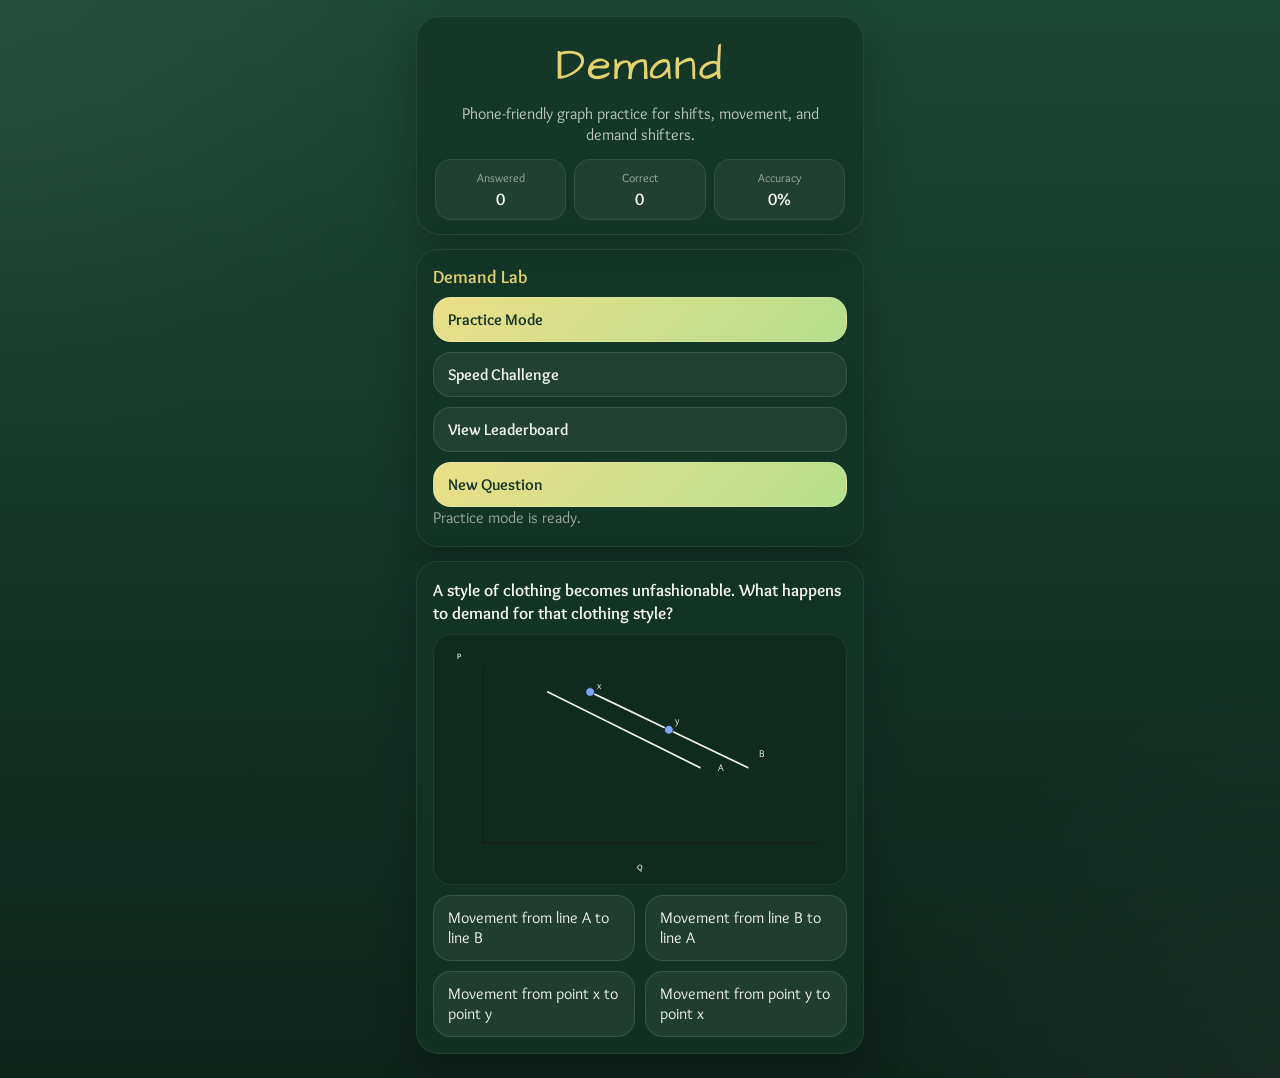
==== index_mobile.html @ 95478385 "Initial commit" ====
<!DOCTYPE html>
<html lang="en">
<head>
  <meta charset="UTF-8">
  <meta name="viewport" content="width=device-width, initial-scale=1.0, viewport-fit=cover">
  <title>Demand Lab Mobile</title>
  <link rel="preconnect" href="https://fonts.googleapis.com">
  <link rel="preconnect" href="https://fonts.gstatic.com" crossorigin>
  <link href="https://fonts.googleapis.com/css2?family=Architects+Daughter&family=Overlock:wght@400;700&display=swap" rel="stylesheet">
  <style>
    :root {
      --bg-deep: #0d241b;
      --bg-mid: #16392b;
      --bg-soft: #1d4735;
      --panel: rgba(19, 53, 38, 0.82);
      --panel-border: rgba(244, 246, 238, 0.08);
      --chalk-white: #f4f6ee;
      --chalk-soft: rgba(244, 246, 238, 0.78);
      --chalk-faint: rgba(244, 246, 238, 0.62);
      --gold: #e4d26f;
      --green: rgba(124, 206, 141, 0.22);
      --green-border: rgba(169, 234, 180, 0.58);
      --red: rgba(219, 146, 126, 0.18);
      --red-border: rgba(255, 200, 184, 0.52);
      --shadow: 0 18px 42px rgba(0, 0, 0, 0.24);
    }

    * {
      box-sizing: border-box;
    }

    html,
    body {
      margin: 0;
      min-height: 100%;
    }

    body {
      background:
        radial-gradient(circle at top left, rgba(255, 255, 255, 0.05), transparent 28%),
        radial-gradient(circle at bottom right, rgba(255, 255, 255, 0.04), transparent 24%),
        linear-gradient(180deg, var(--bg-soft) 0%, var(--bg-mid) 42%, var(--bg-deep) 100%);
      color: var(--chalk-white);
      font-family: "Overlock", "Trebuchet MS", Arial, sans-serif;
    }

    button,
    input,
    select {
      font: inherit;
    }

    .page-shell {
      width: min(100%, 480px);
      margin: 0 auto;
      padding: max(16px, env(safe-area-inset-top)) 16px max(24px, env(safe-area-inset-bottom)) 16px;
    }

    .hero,
    .panel,
    .question-card,
    .feedback-card {
      background: var(--panel);
      border: 1px solid var(--panel-border);
      box-shadow: var(--shadow);
      backdrop-filter: blur(6px);
    }

    .hero {
      padding: 18px 18px 14px;
      border-radius: 24px;
      margin-bottom: 14px;
      text-align: center;
    }

    h1 {
      margin: 0;
      color: var(--gold);
      font-family: "Architects Daughter", "Trebuchet MS", Arial, sans-serif;
      font-size: clamp(2rem, 8vw, 2.8rem);
      font-weight: 400;
      letter-spacing: 0.04em;
    }

    .hero-text {
      margin: 6px 0 0;
      color: var(--chalk-soft);
      font-size: 0.98rem;
      line-height: 1.35;
    }

    .hero-stats {
      display: grid;
      grid-template-columns: repeat(3, minmax(0, 1fr));
      gap: 8px;
      margin-top: 14px;
    }

    .stat-card {
      padding: 10px 8px;
      border-radius: 16px;
      background: rgba(255, 255, 255, 0.05);
      border: 1px solid rgba(255, 255, 255, 0.08);
    }

    .stat-label {
      display: block;
      margin-bottom: 4px;
      color: var(--chalk-faint);
      font-size: 0.78rem;
    }

    .stat-card strong {
      color: var(--chalk-white);
      font-size: 1.05rem;
    }

    .layout {
      display: grid;
      gap: 14px;
    }

    .sidebar,
    .workspace {
      display: grid;
      gap: 14px;
    }

    .panel,
    .question-card,
    .feedback-card {
      border-radius: 22px;
    }

    .panel {
      padding: 16px;
    }

    .panel h2 {
      margin: 0 0 10px;
      color: var(--gold);
      font-size: 1.1rem;
      font-weight: 700;
    }

    .mode-list,
    .sidebar-actions {
      display: grid;
      gap: 10px;
    }

    .mode-button,
    .next-button,
    .choice-button,
    .action-button {
      width: 100%;
      border: 1px solid rgba(244, 246, 238, 0.12);
      border-radius: 18px;
      background: rgba(255, 255, 255, 0.06);
      color: var(--chalk-white);
      cursor: pointer;
      text-align: left;
      transition: background 0.15s ease, border-color 0.15s ease;
    }

    .mode-button,
    .next-button,
    .action-button {
      padding: 12px 14px;
      font-weight: 700;
    }

    .mode-button.active,
    .next-button,
    .action-button {
      color: #113121;
      background: linear-gradient(135deg, #ecdf88, #b4df8c);
      border-color: rgba(255, 255, 255, 0.18);
    }

    .mode-button:hover,
    .next-button:hover,
    .choice-button:hover,
    .action-button:hover {
      background-color: rgba(255, 255, 255, 0.1);
    }

    .sidebar-input,
    .inline-input,
    .inline-select {
      width: 100%;
      padding: 12px 14px;
      border-radius: 16px;
      border: 1px solid rgba(244, 246, 238, 0.12);
      background: rgba(0, 0, 0, 0.16);
      color: var(--chalk-white);
    }

    .sidebar-input::placeholder,
    .inline-input::placeholder {
      color: rgba(244, 246, 238, 0.48);
    }

    .sidebar-input.hidden {
      display: none;
    }

    .challenge-status,
    .feedback-text,
    .leaderboard-empty,
    .server-note,
    .table-caption {
      margin: 0;
      color: var(--chalk-faint);
      line-height: 1.4;
    }

    .question-card {
      padding: 16px;
    }

    #questionTitle {
      display: none;
    }

    .challenge-banner {
      display: flex;
      flex-wrap: wrap;
      gap: 10px 14px;
      margin: 0 0 10px;
      color: var(--gold);
      font-size: 0.94rem;
      font-weight: 700;
    }

    .challenge-banner.hidden,
    .hidden,
    .hidden-mode,
    .hidden-panel {
      display: none !important;
    }

    .question-prompt {
      margin: 0 0 10px;
      color: var(--chalk-white);
      font-size: 1.08rem;
      line-height: 1.34;
      font-weight: 700;
    }

    .question-body {
      margin-top: 0;
    }

    .graph-shell {
      display: grid;
      gap: 10px;
    }

    .graph-legend {
      display: flex;
      flex-wrap: wrap;
      gap: 8px;
      color: var(--chalk-faint);
      font-size: 0.9rem;
    }

    .legend-chip,
    .marker-pill {
      display: inline-flex;
      align-items: center;
      gap: 8px;
      padding: 8px 10px;
      border-radius: 999px;
      border: 1px solid rgba(255, 255, 255, 0.08);
      background: rgba(255, 255, 255, 0.06);
      color: var(--chalk-white);
    }

    .swatch {
      width: 12px;
      height: 12px;
      border-radius: 999px;
    }

    .graph-frame {
      padding: 10px;
      border-radius: 18px;
      background: rgba(8, 24, 18, 0.26);
      border: 1px solid rgba(244, 246, 238, 0.08);
      overflow: hidden;
    }

    .graph-frame svg {
      width: 100%;
      max-height: 250px;
      display: block;
    }

    .graph-frame svg text {
      fill: var(--chalk-white) !important;
      font-family: "Overlock", "Trebuchet MS", Arial, sans-serif !important;
    }

    .graph-frame svg rect:first-child {
      fill: transparent !important;
    }

    .graph-frame svg line[stroke*="rgba"] {
      stroke: rgba(255, 255, 255, 0.12) !important;
    }

    .choice-grid {
      display: grid;
      gap: 10px;
    }

    .choice-button {
      padding: 12px 14px;
      font-size: 0.98rem;
      line-height: 1.28;
    }

    .choice-button.correct {
      background: var(--green);
      border-color: var(--green-border);
    }

    .choice-button.incorrect {
      background: var(--red);
      border-color: var(--red-border);
    }

    .answer-row,
    .graph-answer {
      display: grid;
      gap: 10px;
    }

    table {
      width: 100%;
      border-collapse: collapse;
      overflow: hidden;
      border-radius: 16px;
      background: rgba(255, 255, 255, 0.04);
    }

    th,
    td {
      padding: 10px;
      border-bottom: 1px solid rgba(244, 246, 238, 0.08);
      text-align: center;
      color: var(--chalk-white);
    }

    th {
      background: rgba(255, 255, 255, 0.08);
      font-weight: 700;
    }

    .feedback-card {
      padding: 14px 16px;
    }

    .feedback-status {
      margin: 0 0 6px;
      color: var(--gold);
      font-size: 1rem;
      font-weight: 700;
    }

    .feedback-card.correct {
      background: rgba(124, 206, 141, 0.12);
      border-color: rgba(169, 234, 180, 0.34);
    }

    .feedback-card.incorrect {
      background: rgba(219, 146, 126, 0.12);
      border-color: rgba(255, 200, 184, 0.28);
    }

    .leaderboard-card,
    .finish-card {
      color: var(--chalk-white);
    }

    .leaderboard-card h3,
    .finish-card h3 {
      margin: 0 0 10px;
      color: var(--gold);
      font-size: 1.2rem;
    }

    .leaderboard-list {
      display: grid;
      gap: 8px;
      margin-top: 10px;
    }

    .leaderboard-row {
      display: grid;
      grid-template-columns: 40px 1fr 70px;
      gap: 10px;
      align-items: center;
      padding: 10px 12px;
      border-radius: 16px;
      background: rgba(255, 255, 255, 0.05);
      border: 1px solid rgba(255, 255, 255, 0.08);
    }

    .leaderboard-rank,
    .leaderboard-time {
      color: var(--gold);
      font-weight: 700;
    }

    .focus-list {
      margin: 0;
      padding-left: 18px;
      color: var(--chalk-faint);
      line-height: 1.45;
    }

    @media (min-width: 430px) {
      .choice-grid {
        grid-template-columns: repeat(2, minmax(0, 1fr));
      }
    }
  </style>
</head>
<body>
  <div class="page-shell">
    <header class="hero">
      <h1>Demand</h1>
      <p class="hero-text">Phone-friendly graph practice for shifts, movement, and demand shifters.</p>
      <div class="hero-stats">
        <div class="stat-card"><span class="stat-label">Answered</span><strong id="answeredCount">0</strong></div>
        <div class="stat-card"><span class="stat-label">Correct</span><strong id="correctCount">0</strong></div>
        <div class="stat-card"><span class="stat-label">Accuracy</span><strong id="accuracyRate">0%</strong></div>
      </div>
    </header>

    <main class="layout">
      <aside class="sidebar">
        <section class="panel">
          <h2>Demand Lab</h2>
          <div class="mode-list">
            <button id="practiceModeButton" class="mode-button active" type="button">Practice Mode</button>
            <button id="speedChallengeButton" class="mode-button" type="button" data-challenge-mode="graph">Speed Challenge</button>
            <button id="leaderboardButton" class="mode-button" type="button" data-leaderboard-mode="graph">View Leaderboard</button>
            <button id="nextButton" class="next-button" type="button">New Question</button>
          </div>
          <input id="playerNameInput" class="sidebar-input hidden" type="text" maxlength="24" placeholder="Enter your name for the speed challenge">
          <p id="challengeStatus" class="challenge-status">Practice mode is ready.</p>
        </section>
      </aside>

      <section class="workspace">
        <div class="question-card">
          <h2 id="questionTitle">Demand Graphs</h2>
          <div id="challengeBanner" class="challenge-banner hidden"></div>
          <div id="questionPrompt" class="question-prompt"></div>
          <div id="questionBody" class="question-body"></div>
        </div>

        <div id="feedbackCard" class="feedback-card hidden">
          <p id="feedbackStatus" class="feedback-status"></p>
          <p id="feedbackText" class="feedback-text"></p>
        </div>
      </section>
    </main>
  </div>

  <script>
    window.CHALLENGE_CONFIG = {
      endpoint: "https://script.google.com/macros/s/AKfycbwGntwK9qZYn_KRB-27uXaBrVxZuItnAJODzC2-hUaByf6SD4v9XMkDdkocuMf7PnGa/exec"
    };
  </script>
  <script src="app.js"></script>
</body>
</html>
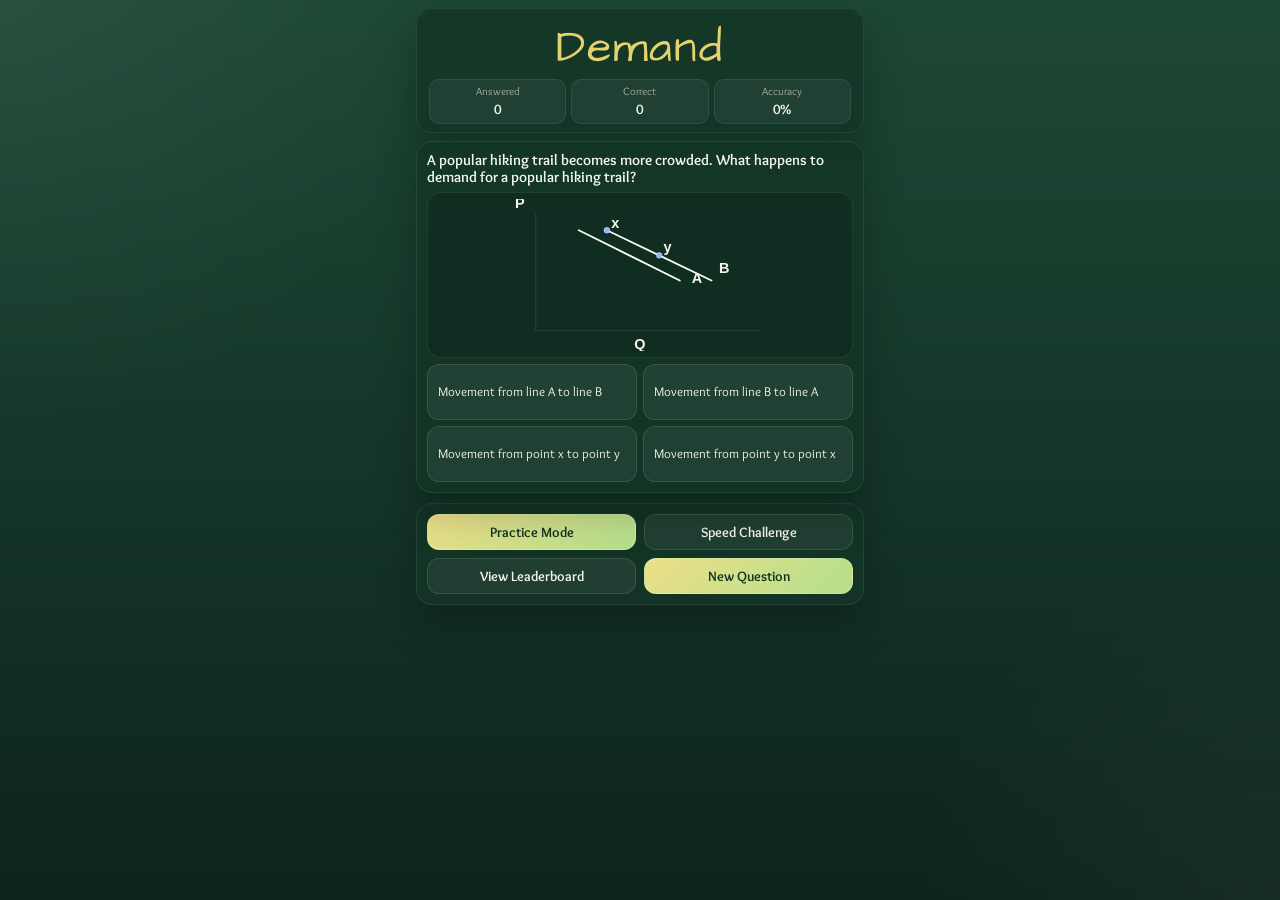
==== commit 9a0b3865: "Update index_mobile.html" ====
--- a/index_mobile.html
+++ b/index_mobile.html
@@ -36,6 +36,7 @@
     }
 
     body {
+      min-height: 100dvh;
       background:
         radial-gradient(circle at top left, rgba(255, 255, 255, 0.05), transparent 28%),
         radial-gradient(circle at bottom right, rgba(255, 255, 255, 0.04), transparent 24%),
@@ -54,6 +55,11 @@
       width: min(100%, 480px);
       margin: 0 auto;
       padding: max(16px, env(safe-area-inset-top)) 16px max(24px, env(safe-area-inset-bottom)) 16px;
+    }
+
+    body.play-active .page-shell {
+      padding-top: max(8px, env(safe-area-inset-top));
+      padding-bottom: max(12px, env(safe-area-inset-bottom));
     }
 
     .hero,
@@ -73,6 +79,12 @@
       text-align: center;
     }
 
+    body.play-active .hero {
+      padding: 8px 12px;
+      margin-bottom: 8px;
+      border-radius: 16px;
+    }
+
     h1 {
       margin: 0;
       color: var(--gold);
@@ -89,11 +101,20 @@
       line-height: 1.35;
     }
 
+    body.play-active .hero-text {
+      display: none;
+    }
+
     .hero-stats {
       display: grid;
       grid-template-columns: repeat(3, minmax(0, 1fr));
       gap: 8px;
       margin-top: 14px;
+    }
+
+    body.play-active .hero-stats {
+      gap: 5px;
+      margin-top: 0;
     }
 
     .stat-card {
@@ -103,6 +124,11 @@
       border: 1px solid rgba(255, 255, 255, 0.08);
     }
 
+    body.play-active .stat-card {
+      padding: 5px 4px;
+      border-radius: 10px;
+    }
+
     .stat-label {
       display: block;
       margin-bottom: 4px;
@@ -110,14 +136,27 @@
       font-size: 0.78rem;
     }
 
+    body.play-active .stat-label {
+      margin-bottom: 1px;
+      font-size: 0.66rem;
+    }
+
     .stat-card strong {
       color: var(--chalk-white);
       font-size: 1.05rem;
     }
 
+    body.play-active .stat-card strong {
+      font-size: 0.86rem;
+    }
+
     .layout {
       display: grid;
       gap: 14px;
+    }
+
+    body.play-active .layout {
+      gap: 10px;
     }
 
     .sidebar,
@@ -134,6 +173,26 @@
 
     .panel {
       padding: 16px;
+    }
+
+    body.play-active .sidebar {
+      order: 2;
+      gap: 8px;
+    }
+
+    body.play-active .workspace {
+      order: 1;
+      gap: 10px;
+    }
+
+    body.play-active .panel {
+      padding: 10px;
+      border-radius: 16px;
+    }
+
+    body.play-active .panel h2,
+    body.play-active .challenge-status {
+      display: none;
     }
 
     .panel h2 {
@@ -147,6 +206,10 @@
     .sidebar-actions {
       display: grid;
       gap: 10px;
+    }
+
+    body.play-active .mode-list {
+      gap: 8px;
     }
 
     .mode-button,
@@ -170,6 +233,25 @@
       font-weight: 700;
     }
 
+    body.play-active .mode-button,
+    body.play-active .next-button,
+    body.play-active .action-button {
+      padding: 9px 10px;
+      border-radius: 12px;
+      font-size: 0.85rem;
+    }
+
+    body.play-active .mode-list {
+      grid-template-columns: repeat(2, minmax(0, 1fr));
+    }
+
+    body.play-active #practiceModeButton,
+    body.play-active #speedChallengeButton,
+    body.play-active #leaderboardButton,
+    body.play-active #nextButton {
+      text-align: center;
+    }
+
     .mode-button.active,
     .next-button,
     .action-button {
@@ -219,6 +301,11 @@
       padding: 16px;
     }
 
+    body.play-active .question-card {
+      padding: 10px;
+      border-radius: 16px;
+    }
+
     #questionTitle {
       display: none;
     }
@@ -233,6 +320,12 @@
       font-weight: 700;
     }
 
+    body.play-active .challenge-banner {
+      gap: 4px 10px;
+      margin-bottom: 6px;
+      font-size: 0.82rem;
+    }
+
     .challenge-banner.hidden,
     .hidden,
     .hidden-mode,
@@ -248,6 +341,12 @@
       font-weight: 700;
     }
 
+    body.play-active .question-prompt {
+      margin-bottom: 6px;
+      font-size: 0.92rem;
+      line-height: 1.16;
+    }
+
     .question-body {
       margin-top: 0;
     }
@@ -255,6 +354,10 @@
     .graph-shell {
       display: grid;
       gap: 10px;
+    }
+
+    body.play-active .graph-shell {
+      gap: 6px;
     }
 
     .graph-legend {
@@ -291,12 +394,21 @@
       overflow: hidden;
     }
 
+    body.play-active .graph-frame {
+      padding: 6px;
+      border-radius: 14px;
+    }
+
     .graph-frame svg {
       width: 100%;
       max-height: 250px;
       display: block;
     }
 
+    body.play-active .graph-frame svg {
+      max-height: min(20dvh, 152px);
+    }
+
     .graph-frame svg text {
       fill: var(--chalk-white) !important;
       font-family: "Overlock", "Trebuchet MS", Arial, sans-serif !important;
@@ -313,6 +425,11 @@
     .choice-grid {
       display: grid;
       gap: 10px;
+    }
+
+    body.play-active .choice-grid {
+      gap: 6px;
+      grid-template-columns: repeat(2, minmax(0, 1fr));
     }
 
     .choice-button {
@@ -321,6 +438,14 @@
       line-height: 1.28;
     }
 
+    body.play-active .choice-button {
+      padding: 8px 10px;
+      border-radius: 12px;
+      font-size: 0.8rem;
+      line-height: 1.08;
+      min-height: 56px;
+    }
+
     .choice-button.correct {
       background: var(--green);
       border-color: var(--green-border);
@@ -335,6 +460,11 @@
     .graph-answer {
       display: grid;
       gap: 10px;
+    }
+
+    body.play-active .answer-row,
+    body.play-active .graph-answer {
+      gap: 6px;
     }
 
     table {
@@ -360,6 +490,11 @@
 
     .feedback-card {
       padding: 14px 16px;
+    }
+
+    body.play-active .feedback-card {
+      padding: 10px 12px;
+      border-radius: 14px;
     }
 
     .feedback-status {
@@ -424,6 +559,31 @@
     @media (min-width: 430px) {
       .choice-grid {
         grid-template-columns: repeat(2, minmax(0, 1fr));
+      }
+    }
+
+    @media (max-height: 760px) {
+      body.play-active .hero {
+        padding: 6px 10px;
+      }
+
+      body.play-active h1 {
+        font-size: clamp(1.45rem, 6.5vw, 1.9rem);
+      }
+
+      body.play-active .question-prompt {
+        font-size: 0.88rem;
+        line-height: 1.12;
+      }
+
+      body.play-active .graph-frame svg {
+        max-height: min(18dvh, 138px);
+      }
+
+      body.play-active .choice-button {
+        padding: 7px 9px;
+        font-size: 0.76rem;
+        min-height: 50px;
       }
     }
   </style>
@@ -477,5 +637,86 @@
     };
   </script>
   <script src="app.js"></script>
+  <script>
+    function isPlayScreenActive() {
+      const hasGraph = Boolean(document.querySelector(".graph-shell"));
+      const showingLeaderboard = Boolean(document.querySelector(".leaderboard-card, .finish-card"));
+      return hasGraph && !showingLeaderboard;
+    }
+
+    function syncMobilePlayState() {
+      document.body.classList.toggle("play-active", isPlayScreenActive());
+    }
+
+    function restyleMobileGraph() {
+      const svgs = document.querySelectorAll(".graph-frame svg");
+      svgs.forEach((svg) => {
+        svg.querySelectorAll("line").forEach((line) => {
+          const stroke = line.getAttribute("stroke") || "";
+          const dash = line.getAttribute("stroke-dasharray") || "";
+          const strokeWidth = Number(line.getAttribute("stroke-width") || "1");
+          if (stroke === "#1d1a16") {
+            line.setAttribute("stroke", "rgba(244, 246, 238, 0.72)");
+            line.setAttribute("stroke-width", String(Math.max(strokeWidth, 2.4)));
+          } else if (stroke.includes("rgba(29,26,22")) {
+            line.setAttribute("stroke", "rgba(244, 246, 238, 0.12)");
+          } else if (dash) {
+            line.setAttribute("stroke-width", String(Math.max(strokeWidth, 3.2)));
+          }
+        });
+
+        svg.querySelectorAll("circle").forEach((circle) => {
+          const fill = circle.getAttribute("fill") || "";
+          const stroke = circle.getAttribute("stroke") || "";
+          if (fill === "#78a9ff") {
+            circle.setAttribute("fill", "#8eb8ff");
+          }
+          if (stroke === "#1d1a16") {
+            circle.setAttribute("stroke", "rgba(244, 246, 238, 0.78)");
+          }
+        });
+
+        svg.querySelectorAll("path").forEach((path) => {
+          const stroke = path.getAttribute("stroke") || "";
+          if (stroke === "#f4f6ee" || stroke === "white" || stroke === "#ffffff") {
+            path.setAttribute("stroke", "#f8fbf3");
+            path.setAttribute("stroke-width", "5");
+          }
+        });
+
+        svg.querySelectorAll("text").forEach((label) => {
+          const text = (label.textContent || "").trim();
+          label.setAttribute("fill", "#f4f6ee");
+          if (["P", "Q", "Price", "Quantity", "A", "B", "x", "y"].includes(text)) {
+            label.style.fontSize = "40px";
+            label.style.fontWeight = text === "x" || text === "y" ? "800" : "900";
+          } else if (/^\\d+$/.test(text)) {
+            label.style.fontSize = "24px";
+            label.style.fontWeight = "700";
+          }
+        });
+      });
+    }
+
+    function syncMobileLayout() {
+      syncMobilePlayState();
+      restyleMobileGraph();
+    }
+
+    window.addEventListener("load", () => {
+      syncMobileLayout();
+      const observer = new MutationObserver(() => {
+        window.requestAnimationFrame(syncMobileLayout);
+      });
+      const questionBody = document.getElementById("questionBody");
+      const challengeBanner = document.getElementById("challengeBanner");
+      if (questionBody) {
+        observer.observe(questionBody, { childList: true, subtree: true });
+      }
+      if (challengeBanner) {
+        observer.observe(challengeBanner, { childList: true });
+      }
+    });
+  </script>
 </body>
 </html>
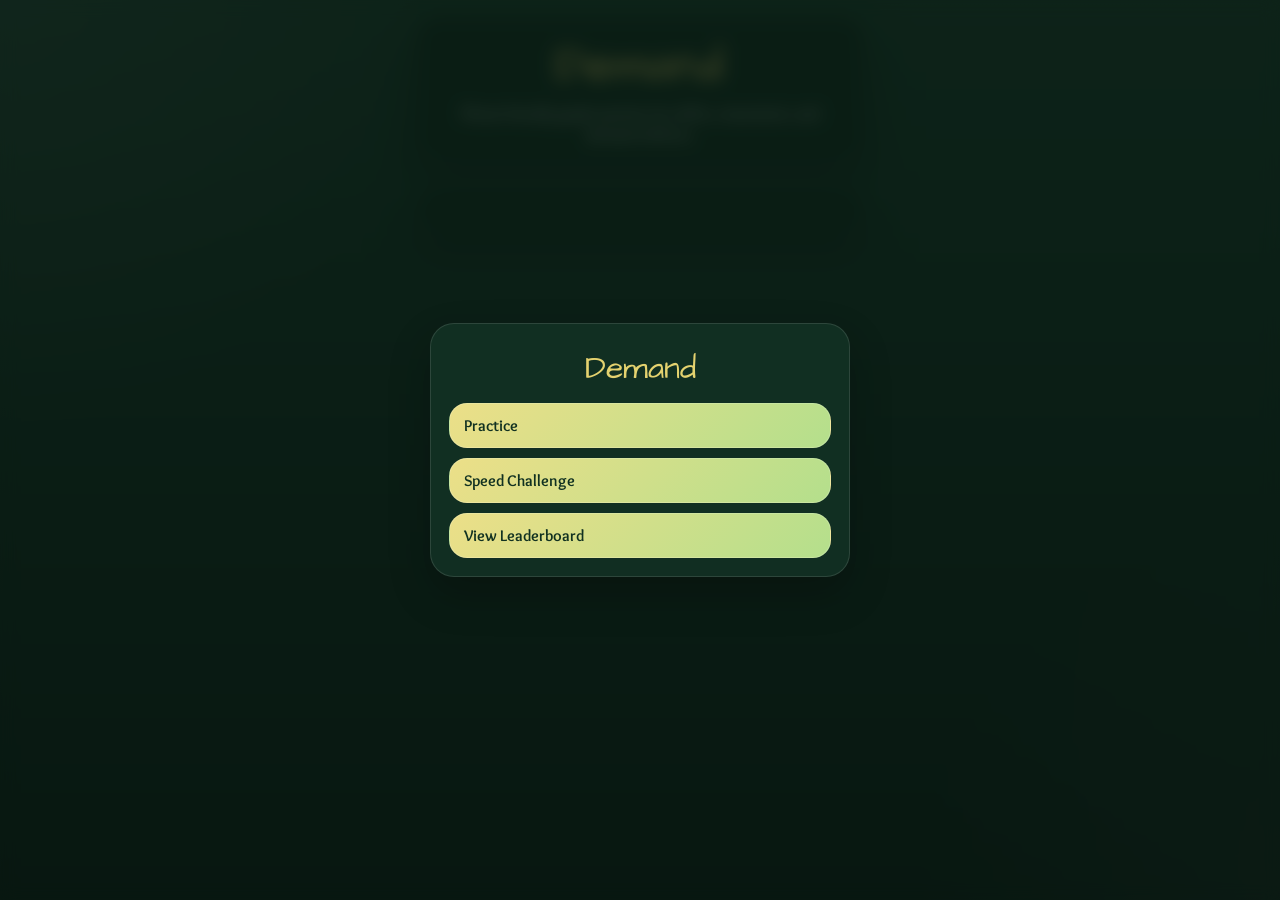
==== commit 58bf4b8b: "edits edits" ====
--- a/index_mobile.html
+++ b/index_mobile.html
@@ -57,6 +57,41 @@
       padding: max(16px, env(safe-area-inset-top)) 16px max(24px, env(safe-area-inset-bottom)) 16px;
     }
 
+    .main-menu-overlay {
+      position: fixed;
+      inset: 0;
+      z-index: 20;
+      display: grid;
+      place-items: center;
+      padding: 20px 16px;
+      background: rgba(6, 18, 13, 0.68);
+      backdrop-filter: blur(8px);
+    }
+
+    .main-menu-card {
+      width: min(100%, 420px);
+      padding: 22px 18px 18px;
+      border-radius: 24px;
+      background: rgba(18, 49, 36, 0.95);
+      border: 1px solid rgba(244, 246, 238, 0.12);
+      box-shadow: var(--shadow);
+      text-align: center;
+    }
+
+    .main-menu-card h2 {
+      margin: 0;
+      color: var(--gold);
+      font-family: "Architects Daughter", "Trebuchet MS", Arial, sans-serif;
+      font-size: 2rem;
+      font-weight: 400;
+    }
+
+    .main-menu-actions {
+      display: grid;
+      gap: 10px;
+      margin-top: 12px;
+    }
+
     body.play-active .page-shell {
       padding-top: max(8px, env(safe-area-inset-top));
       padding-bottom: max(12px, env(safe-area-inset-bottom));
@@ -105,14 +140,16 @@
       display: none;
     }
 
-    .hero-stats {
+    .hero-stats,
+    .challenge-topbar {
       display: grid;
       grid-template-columns: repeat(3, minmax(0, 1fr));
       gap: 8px;
       margin-top: 14px;
     }
 
-    body.play-active .hero-stats {
+    body.play-active .hero-stats,
+    body.play-active .challenge-topbar {
       gap: 5px;
       margin-top: 0;
     }
@@ -173,6 +210,11 @@
 
     .panel {
       padding: 16px;
+    }
+
+    .control-panel {
+      padding: 10px;
+      border-radius: 16px;
     }
 
     body.play-active .sidebar {
@@ -253,11 +295,16 @@
     }
 
     .mode-button.active,
-    .next-button,
     .action-button {
       color: #113121;
       background: linear-gradient(135deg, #ecdf88, #b4df8c);
       border-color: rgba(255, 255, 255, 0.18);
+    }
+
+    .next-button {
+      color: var(--chalk-white);
+      background: rgba(255, 255, 255, 0.06);
+      border-color: rgba(244, 246, 238, 0.12);
     }
 
     .mode-button:hover,
@@ -295,6 +342,10 @@
       margin: 0;
       color: var(--chalk-faint);
       line-height: 1.4;
+    }
+
+    .challenge-status:empty {
+      display: none;
     }
 
     .question-card {
@@ -549,6 +600,12 @@
       font-weight: 700;
     }
 
+    .leaderboard-date {
+      margin-top: 2px;
+      color: var(--chalk-faint);
+      font-size: 0.8rem;
+    }
+
     .focus-list {
       margin: 0;
       padding-left: 18px;
@@ -586,32 +643,55 @@
         min-height: 50px;
       }
     }
+
+    body.menu-open .page-shell {
+      filter: blur(3px);
+      pointer-events: none;
+      user-select: none;
+    }
   </style>
 </head>
-<body>
+<body data-app="mobile">
+  <div id="mainMenuOverlay" class="main-menu-overlay">
+    <div class="main-menu-card">
+      <h2>Demand</h2>
+      <input id="playerNameInput" class="sidebar-input hidden" type="text" maxlength="24" placeholder="Enter your name for the speed challenge">
+      <p id="challengeStatus" class="challenge-status"></p>
+      <div class="main-menu-actions">
+        <button id="mainMenuPracticeButton" class="action-button" type="button">Practice</button>
+        <button id="mainMenuChallengeButton" class="action-button" type="button">Speed Challenge</button>
+        <button id="mainMenuLeaderboardButton" class="action-button" type="button">View Leaderboard</button>
+      </div>
+    </div>
+  </div>
   <div class="page-shell">
     <header class="hero">
       <h1>Demand</h1>
       <p class="hero-text">Phone-friendly graph practice for shifts, movement, and demand shifters.</p>
-      <div class="hero-stats">
-        <div class="stat-card"><span class="stat-label">Answered</span><strong id="answeredCount">0</strong></div>
-        <div class="stat-card"><span class="stat-label">Correct</span><strong id="correctCount">0</strong></div>
-        <div class="stat-card"><span class="stat-label">Accuracy</span><strong id="accuracyRate">0%</strong></div>
+      <div id="challengeTopbar" class="challenge-topbar hidden">
+        <div class="stat-card"><span class="stat-label">Answered</span><strong id="challengeAnswered">0</strong></div>
+        <div class="stat-card"><span class="stat-label">Correct</span><strong id="challengeCorrect">0</strong></div>
+        <div class="stat-card"><span class="stat-label">Time</span><strong id="challengeTimer">0:00</strong></div>
       </div>
     </header>
 
     <main class="layout">
       <aside class="sidebar">
-        <section class="panel">
-          <h2>Demand Lab</h2>
+        <section id="practiceControls" class="panel control-panel hidden">
           <div class="mode-list">
-            <button id="practiceModeButton" class="mode-button active" type="button">Practice Mode</button>
-            <button id="speedChallengeButton" class="mode-button" type="button" data-challenge-mode="graph">Speed Challenge</button>
-            <button id="leaderboardButton" class="mode-button" type="button" data-leaderboard-mode="graph">View Leaderboard</button>
             <button id="nextButton" class="next-button" type="button">New Question</button>
+            <button id="exitPracticeButton" class="mode-button" type="button">Exit Practice</button>
           </div>
-          <input id="playerNameInput" class="sidebar-input hidden" type="text" maxlength="24" placeholder="Enter your name for the speed challenge">
-          <p id="challengeStatus" class="challenge-status">Practice mode is ready.</p>
+        </section>
+        <section id="challengeControls" class="panel control-panel hidden">
+          <div class="mode-list">
+            <button id="quitChallengeButton" class="mode-button" type="button">Quit Challenge</button>
+          </div>
+        </section>
+        <section id="leaderboardControls" class="panel control-panel hidden">
+          <div class="mode-list">
+            <button id="mainMenuButton" class="mode-button" type="button">Main Menu</button>
+          </div>
         </section>
       </aside>
 
@@ -630,6 +710,13 @@
       </section>
     </main>
   </div>
+
+  <button id="practiceModeButton" class="mode-button hidden" type="button">Practice Mode</button>
+  <button id="speedChallengeButton" class="mode-button hidden" type="button" data-challenge-mode="graph">Speed Challenge</button>
+  <button id="leaderboardButton" class="mode-button hidden" type="button" data-leaderboard-mode="graph">View Leaderboard</button>
+  <strong id="answeredCount" class="hidden">0</strong>
+  <strong id="correctCount" class="hidden">0</strong>
+  <strong id="accuracyRate" class="hidden">0%</strong>
 
   <script>
     window.CHALLENGE_CONFIG = {
@@ -656,8 +743,8 @@
           const dash = line.getAttribute("stroke-dasharray") || "";
           const strokeWidth = Number(line.getAttribute("stroke-width") || "1");
           if (stroke === "#1d1a16") {
-            line.setAttribute("stroke", "rgba(244, 246, 238, 0.72)");
-            line.setAttribute("stroke-width", String(Math.max(strokeWidth, 2.4)));
+            line.setAttribute("stroke", "#f8fbf3");
+            line.setAttribute("stroke-width", String(Math.max(strokeWidth, 4.6)));
           } else if (stroke.includes("rgba(29,26,22")) {
             line.setAttribute("stroke", "rgba(244, 246, 238, 0.12)");
           } else if (dash) {
@@ -687,8 +774,17 @@
         svg.querySelectorAll("text").forEach((label) => {
           const text = (label.textContent || "").trim();
           label.setAttribute("fill", "#f4f6ee");
-          if (["P", "Q", "Price", "Quantity", "A", "B", "x", "y"].includes(text)) {
+          if (["P", "Price"].includes(text)) {
             label.style.fontSize = "40px";
+            label.style.fontWeight = "900";
+            label.setAttribute("x", "42");
+            label.setAttribute("y", "40");
+          } else if (["Q", "Quantity"].includes(text)) {
+            label.style.fontSize = "40px";
+            label.style.fontWeight = "900";
+            label.setAttribute("y", "396");
+          } else if (["A", "B", "x", "y"].includes(text)) {
+            label.style.fontSize = "42px";
             label.style.fontWeight = text === "x" || text === "y" ? "800" : "900";
           } else if (/^\\d+$/.test(text)) {
             label.style.fontSize = "24px";
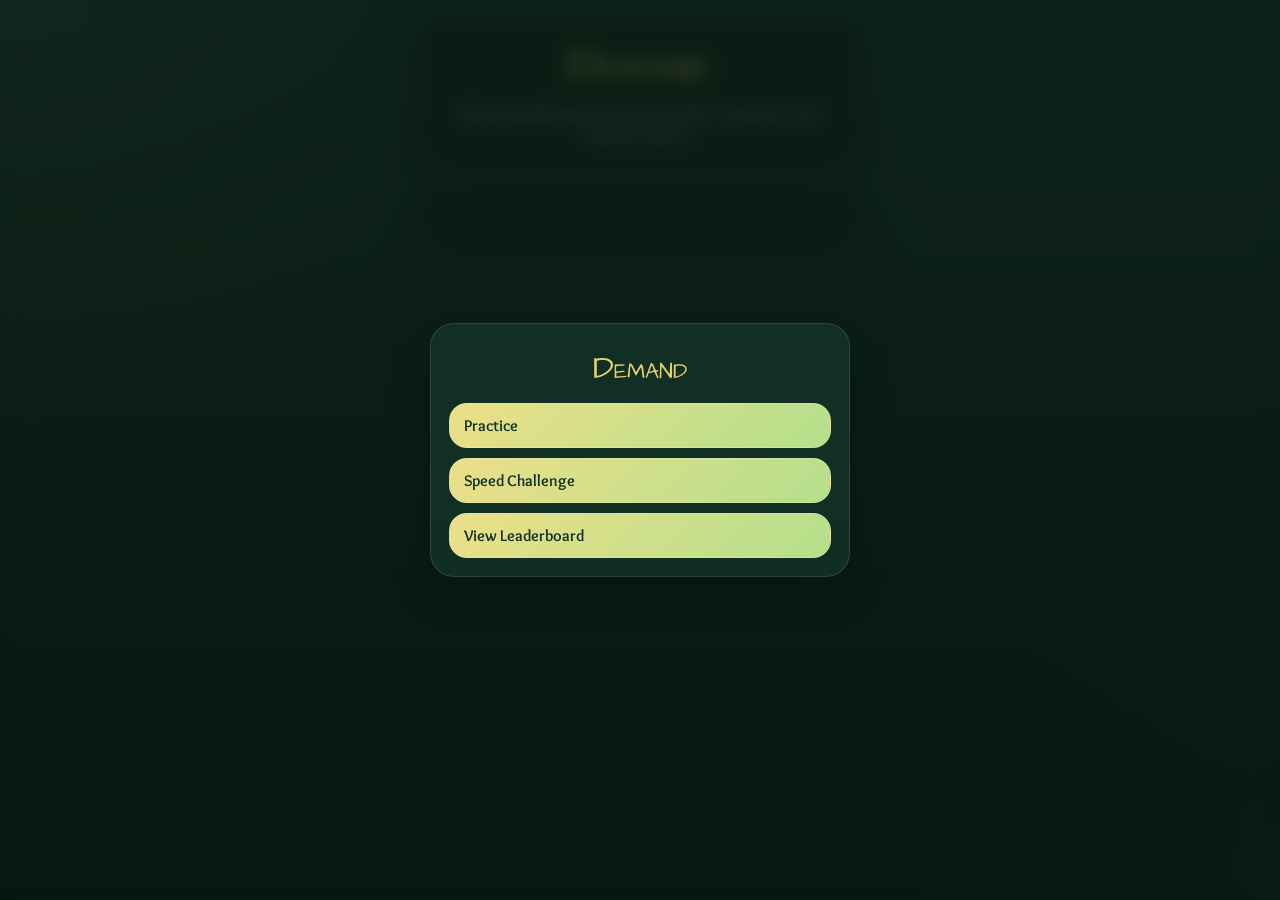
==== commit f1f56b74: "changes 4/7 changes 4/7" ====
--- a/index_mobile.html
+++ b/index_mobile.html
@@ -84,6 +84,8 @@
       font-family: "Architects Daughter", "Trebuchet MS", Arial, sans-serif;
       font-size: 2rem;
       font-weight: 400;
+      font-variant: small-caps;
+      text-transform: none;
     }
 
     .main-menu-actions {
@@ -127,6 +129,8 @@
       font-size: clamp(2rem, 8vw, 2.8rem);
       font-weight: 400;
       letter-spacing: 0.04em;
+      font-variant: small-caps;
+      text-transform: none;
     }
 
     .hero-text {
@@ -777,12 +781,22 @@
           if (["P", "Price"].includes(text)) {
             label.style.fontSize = "40px";
             label.style.fontWeight = "900";
-            label.setAttribute("x", "42");
-            label.setAttribute("y", "40");
+            label.setAttribute("x", "52");
+            label.setAttribute("y", "74");
           } else if (["Q", "Quantity"].includes(text)) {
             label.style.fontSize = "40px";
             label.style.fontWeight = "900";
             label.setAttribute("y", "396");
+          } else if (text === "A") {
+            label.style.fontSize = "42px";
+            label.style.fontWeight = "900";
+            label.setAttribute("x", "456");
+            label.setAttribute("y", "282");
+          } else if (text === "B") {
+            label.style.fontSize = "42px";
+            label.style.fontWeight = "900";
+            label.setAttribute("x", "592");
+            label.setAttribute("y", "214");
           } else if (["A", "B", "x", "y"].includes(text)) {
             label.style.fontSize = "42px";
             label.style.fontWeight = text === "x" || text === "y" ? "800" : "900";
